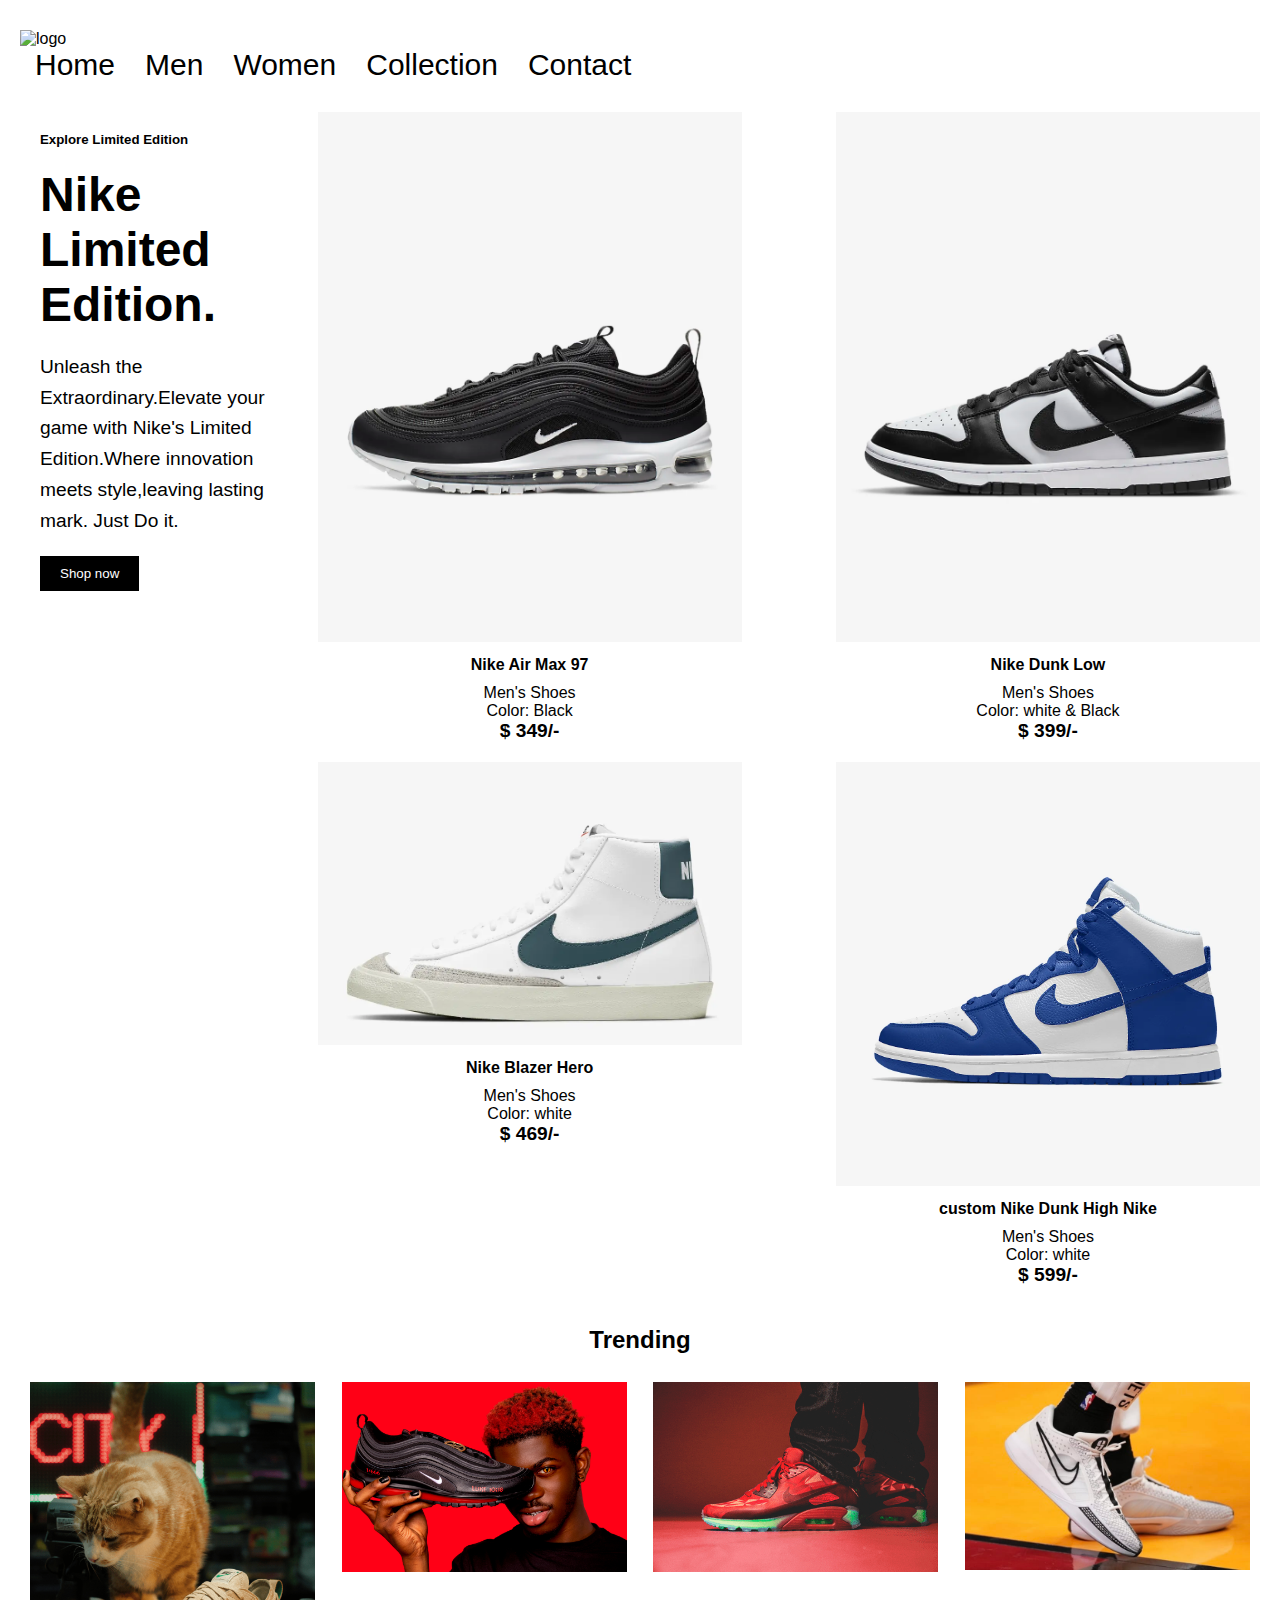
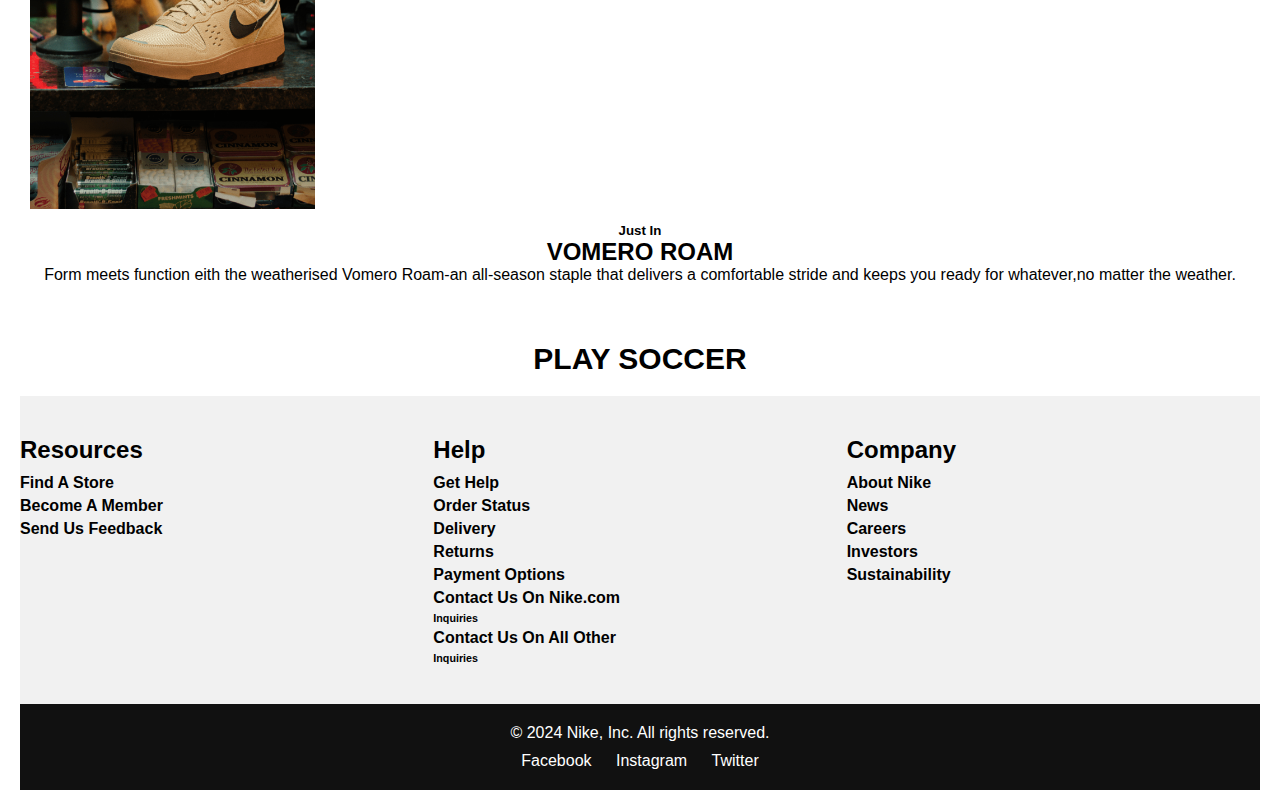
==== index.html @ 4da67427 "by me" ====
<!DOCTYPE html>
<html lang="en">
<head>
    <meta charset="UTF-8">
    <meta name="viewport" content="width=device-width, initial-scale=1.0">
    <title>Nike</title>
    <link href="https://cdn.jsdelivr.net/npm/remixicon@4.5.0/fonts/remixicon.css"rel="stylesheet"/>
    <link rel="preconnect" href="https://fonts.googleapis.com">
<link rel="preconnect" href="https://fonts.gstatic.com" crossorigin>
<link href="https://fonts.googleapis.com/css2?family=Inter+Tight:ital,wght@0,100..900;1,100..900&display=swap" rel="stylesheet">
  <link rel="stylesheet" href="https://cdnjs.cloudflare.com/ajax/libs/font-awesome/6.7.1/css/all.min.css" 
  integrity="sha512-5Hs3dF2AEPkpNAR7UiOHba+lRSJNeM2ECkwxUIxC1Q/FLycGTbNapWXB4tP889k5T5Ju8fs4b1P5z/iB4nMfSQ=="
   crossorigin="anonymous" referrerpolicy="no-referrer" />
  <link rel="stylesheet" href="nike.css">
</head>
<body>
   <div class="main">
    <div class="nav">
        <div class="nav-part-1">
            <img src="nikelogo2.0.jpg" alt="logo">
            <ul>
                <a href="index.html" style="text-decoration:none; color: black;">
                    <li>Home</li></a>
              <a href="men.html" style="text-decoration:none; color: black;" >  
                <li>Men</li></a>
                <a href="women.html" style="text-decoration:none; color: black;"> 
                    <li>Women</li></a>
                <a href="collection.html" style="text-decoration:none; color: black;">
                    <li>Collection</li></a>
               <a href="contact.html" style="text-decoration:none; color: black;"> 
                <li>Contact</li></a>
            </ul>
        </div>
        <div class="nav-part-2">
            <a href="lodingpage.html"><i class="ri-search-line"></i></a>
           <a href="lodingpage.html"> <i class="ri-shopping-cart-line"></i></a>
            <a href="lodingpage.html"><i class="ri-menu-line"></i></a>
        </div>
        </div>
        <div class="content">
            <div class="content-left">
                <h5>Explore Limited Edition</h5>
                <h1>Nike Limited Edition.</h1>
                <p>Unleash the Extraordinary.Elevate your game with Nike's Limited
                     Edition.Where innovation meets style,leaving lasting mark.
                     Just Do it.</p>
                    <a href="lodingpage.html"><button class="btn">Shop now</button></a>
            </div>
            <div class="content-right">
                <!-- <div class="product">
                    <img src="W+NIKE+AIR+MAX+1+LX.jpg" alt="air_max1_1">
                    <h4>Nike Air max 1</h4>
                    <p class="catagory">Men's Shoes</p>
                    <p class="color">Color: white</p>
                    <p class="price">$ 299/-</p>
                </div> -->
                <div class="product">
                    <img src="NIKE+AIR+MAX+97.jpg" alt="air_max1_1">
                    <h4>Nike Air Max 97</h4>
                    <p class="catagory">Men's Shoes</p>
                    <p class="color">Color: Black </p>
                    <p class="price">$ 349/-</p>
                </div>
                <div class="product">
                    <img src="NIKE+DUNK+LOW.jpg" alt="air_max1_1">
                    <h4>Nike Dunk Low</h4>
                    <p class="catagory">Men's Shoes</p>
                    <p class="color">Color: white & Black</p>
                    <p class="price">$ 399/-</p>
                </div>
                <div class="product">
                    <img src="nikeblazer-2048px-hero.jpg" alt="air_max1_1">
                    <h4>Nike Blazer Hero</h4>
                    <p class="catagory">Men's Shoes</p>
                    <p class="color">Color: white</p>
                    <p class="price">$ 469/-</p>
                </div>
                <div class="product">
                    <img src="custom-nike-dunk-high-by-you-shoes.jpg" alt="air_max1_1">
                    <h4>custom Nike Dunk High Nike </h4>
                    <p class="catagory">Men's Shoes</p>
                    <p class="color">Color: white</p>
                    <p class="price">$ 599/-</p>
                </div>
                
            </div>
    </div>
    <div class="content2">
        <h2>Trending</h2> <br>
        <div class="children">
            <div class="children1" id="i1">
                <img src="cat_shoe.jpg" alt="i1">
            </div>
            <div class="children1" id="i2">
                <img src="black_boy_with_nike.jpg" alt="i2">
            </div>
            <div class="children1" id="i3">
                <img src="red-shoe.gif" alt="i3">
            </div>
            <div class="children1" id="i4">
                <img src="sports_nike.jpg" alt="i4">
            </div>
          </div>
          <div class="vromea">
             <div><h5 id="v5">Just In</h5></div>
             <div><h2 id="v2">VOMERO ROAM</h2></div>
             <div><p id="vp">Form meets function eith the weatherised Vomero Roam-an 
             all-season staple that delivers a comfortable stride and keeps you ready 
             for whatever,no matter the weather.</p></div>
          </div>
      </div>
      <div class="add">
        <img class="vadd" src="playin_soccer.gif" alt="">
        <div class="vtext"> <h2>PLAY SOCCER</h2></div>
      </div>
      <div class="footer">
        <div class="Resources">
            <div><h3>Resources</h3></div>
            <div><h5>Find A Store</h5></div>
            <div><h5>Become A Member</h5></div>
            <div><h5>Send Us Feedback</h5></div>
            <div></div>
            <div></div>
        </div> <br>
        <div class="Help">
            <div><h3>Help</h3></div>
            <div> <h5>Get Help</h5></div>
            <div><h5>Order Status</h5></div>
            <div><h5>Delivery</h5></div>
            <div><h5>Returns</h5></div>
            <div><h5>Payment Options</h5></div>
            <div><h5>Contact Us On Nike.com</h5>
            <h6>Inquiries</h6></div>
            <div><h5>Contact Us On All Other</h5>
            <h6>Inquiries</h6></div>
        </div> <br>
        <div class="Company">
            <div><h3>Company</h3></div>
            <div><h5>About Nike</h5></div>
            <div> <h5>News</h5></div>
            <div><h5>Careers</h5></div>
            <div><h5>Investors</h5></div>
            <div><h5>Sustainability</h5></div>
        </div>
      </div>
      <footer>
        <p>&copy; 2024 Nike, Inc. All rights reserved.</p>
        <div class="social-links">
            <a href="#">Facebook</a>
            <a href="#">Instagram</a>
            <a href="#">Twitter</a>
        </div>
    </footer>
</body>
</html>
---- nike.css ----
/* Global Reset */
* {
    margin: 0;
    padding: 0;
    box-sizing: border-box;
}

body {
    font-family: 'Inter', sans-serif;
}

/* Basic Styling */
.main {
    display: flex;
    flex-direction: column;
    align-items: center;
    padding: 20px;
}

.nav {
    display: flex;
    justify-content: space-between;
    padding: 10px 0;
    width: 100%;
    background-color: #fff;
}

.nav-part-1 img {
    height: 40px;
}

.nav-part-1 ul {
    display: flex;
    list-style: none;
    padding: 0;
    font-size: 30px;
}

.nav-part-1 ul li {
    padding: 0 15px;
}

.nav-part-2 i {
    font-size: 20px;
    padding: 0 10px;
    cursor: pointer;
}
.nav-part-2 a{
    color: #000;
     text-decoration: none;
}

/* Content Section */
.content {
    display: flex;
    justify-content: space-between;
    width: 100%;
    margin-top: 20px;
}

.content-left {
    max-width: 50%;
    padding: 20px;
}

.content-left h1 {
    font-size: 3rem;
    margin: 20px 0;
}

.content-left p {
    font-size: 1.2rem;
    line-height: 1.6;
    margin-bottom: 20px;
}

.content-right {
    display: flex;
    flex-wrap: wrap;
    justify-content: space-between;
}

.product {
    max-width: 45%;
    margin-bottom: 20px;
    text-align: center;
}

.product img {
    width: 100%;
    height: auto;
}

.product h4 {
    margin: 10px 0;
}

.product .price {
    font-weight: bold;
    font-size: 1.2rem;
}

.btn {
    padding: 10px 20px;
    background-color: #000;
    color: #fff;
    border: none;
    cursor: pointer;
}

/* Trending Section */
.content2 {
    height: auto;
    width: 100%;
    padding: 20px 0;
    text-align: center;
}

.children {
    display: flex;
    justify-content: space-between;
    /* flex-wrap: wrap; */
}

.children1 {
    width: 23%;
    margin: 10px;
}

.children1 img {
    width: 100%;
    /* height: auto; */
}

/* Footer Section */
.footer {
    width: 100%;
    display: flex;
    justify-content: space-between;
    padding: 40px 0;
    background-color: #f1f1f1;
}
.add{
    display: inline;
    height: auto;
    width: auto;
}
.vtext h2{
    margin-top: 20px;
    margin-bottom: 20px ;
    font-size: 30px;
    font-weight: 700;
    text-align: center;
}
.footer .Resources,
.footer .Help,
.footer .Company {
    flex: 1;
    width: 100%;
}

.footer h3 {
    font-size: 1.5rem;
    margin-bottom: 10px;
}

.footer h5 {
    margin: 5px 0;
    font-size: 1rem;
}

.social-links {
    margin-top: 10px;
}

.social-links a {
    margin-right: 10px;
    text-decoration: none;
    color: black;
}
footer {
    background-color: #111;
    color: white;
    text-align: center;
    padding: 20px;
    width: 100%;
}

footer .social-links {
    margin-top: 10px;
}

footer .social-links a {
    color: white;
    text-decoration: none;
    margin: 0 10px;
    font-size: 16px;
    transition: color 0.3s;
}

footer .social-links a:hover {
    color: #ff5722;
}
/* Responsive Design - Mobile */
@media (max-width: 800px) {
    .nav-part-1 ul {
        flex-direction: column;
        align-items: center;
    }

    .nav-part-1 ul li {
        padding: 10px;
    }

    .nav-part-2 {
        display: none; /* Hide icons on mobile */
    }

    .content {
        flex-direction: column;
        align-items: center;
    }

    .content-left {
        max-width: 100%;
        text-align: center;
    }

    .content-right {
        flex-direction: column;
        align-items: center;
        width: 100%;
    }
     .content2{
        flex-direction: column;
        align-items: center;
     }
    .product {
        max-width: 90%;
        margin-bottom: 20px;
    }
    .add{
        display: none;
    }

    .footer {
        flex-direction: column;
        justify-content: center;
        align-items: center;
        width: 100%;
    }

    .footer .Resources,
    .footer .Help,
    .footer .Company {
        margin-bottom: 20px;
    }
    .vtext h2{
        text-align: center;
    }
    .children {
        justify-content: center;
    }

    .children1 {
        width: 60%;
    }

    footer {
        width: 100%;
        font-size: 0.9rem;
    }
}

/* Tablet Support (between 768px and 1024px) */
/* @media (min-width: px) and (max-width: 1024px) {
    .content {
        flex-direction: column;
    }

    .content-left,
    .content-right {
        width: 100%;
    }

    .children1 {
        width: 48%;
        margin-bottom: 20px;
    }
} */
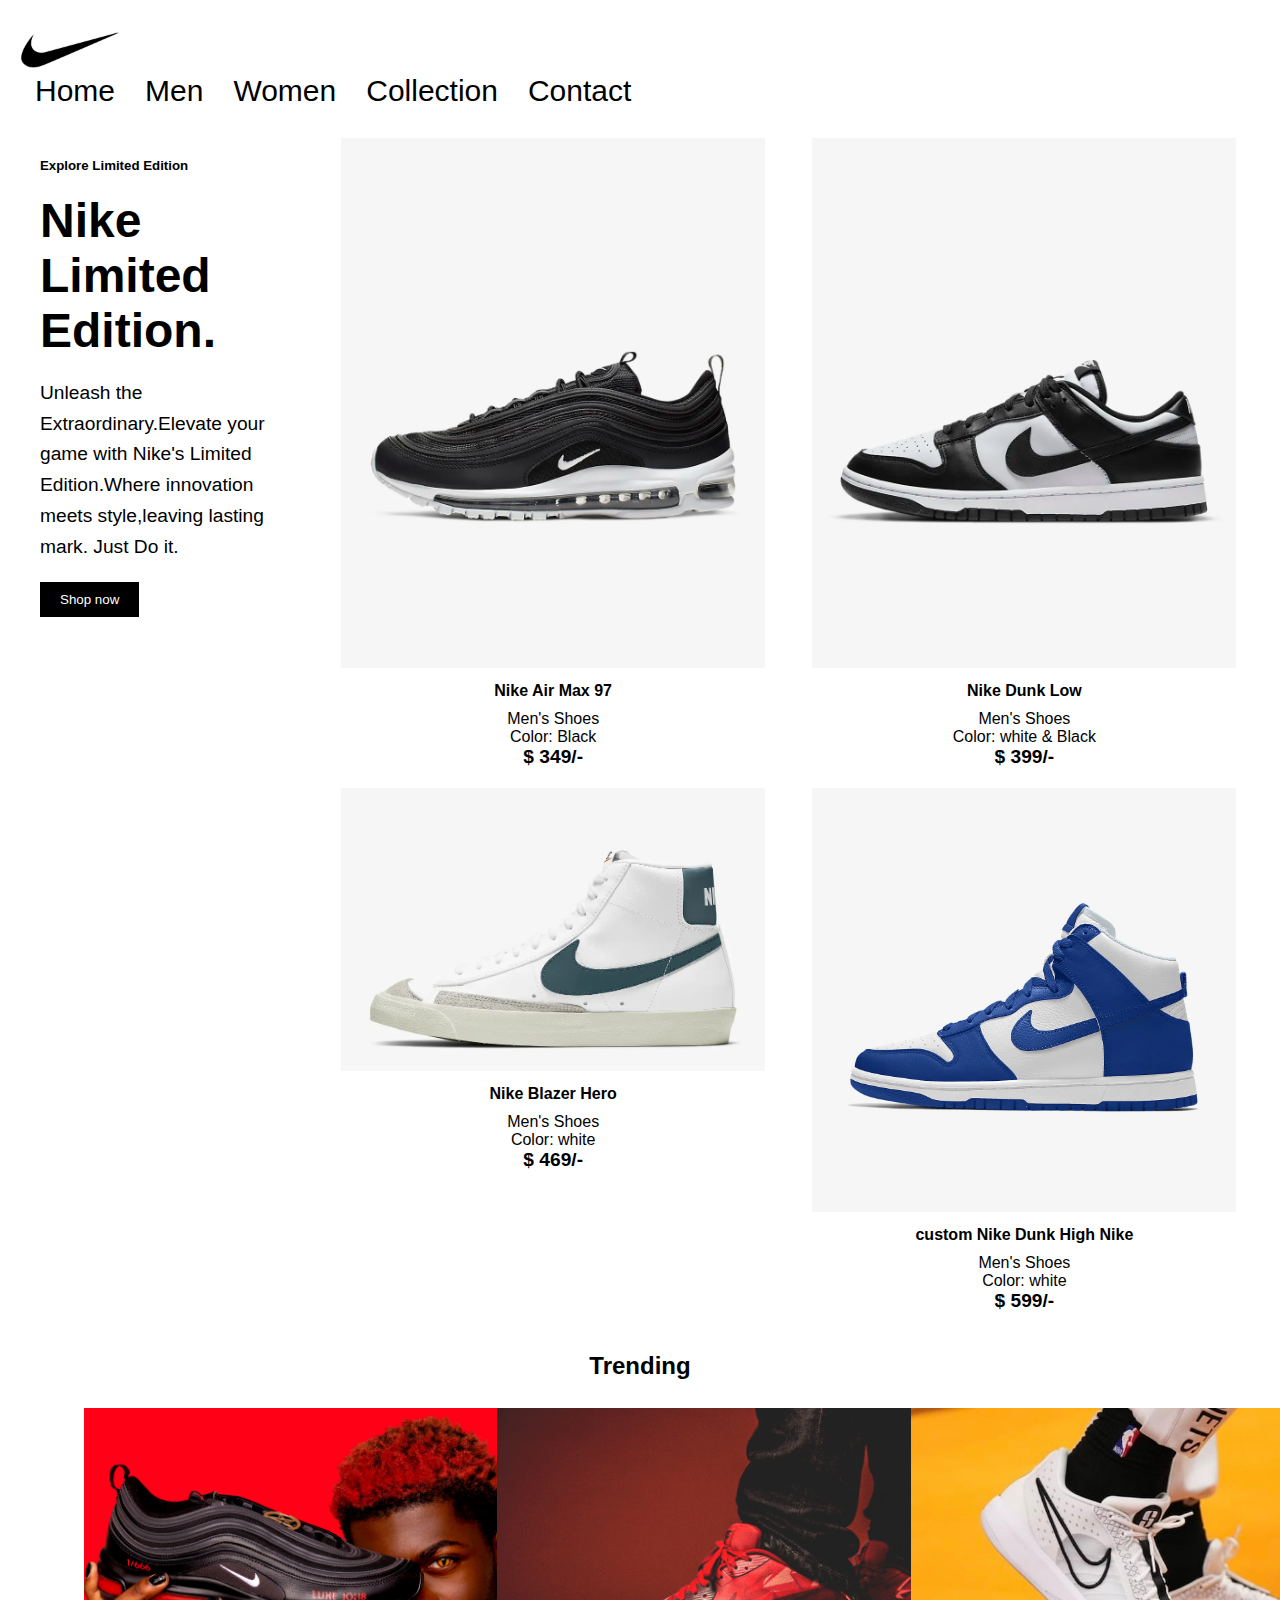
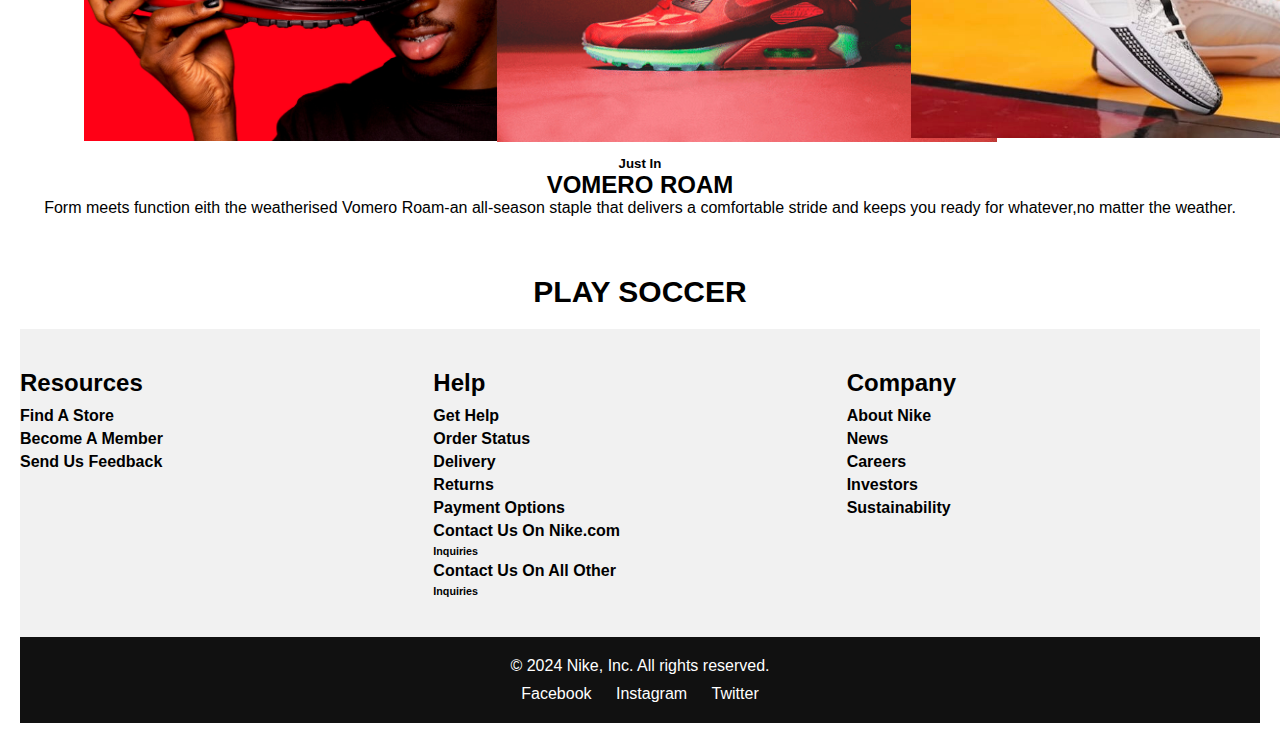
==== commit 9632b2aa: "Add files via upload" ====
--- a/index.html
+++ b/index.html
@@ -88,9 +88,9 @@
     <div class="content2">
         <h2>Trending</h2> <br>
         <div class="children">
-            <div class="children1" id="i1">
+            <!-- <div class="children1" id="i1">
                 <img src="cat_shoe.jpg" alt="i1">
-            </div>
+            </div> -->
             <div class="children1" id="i2">
                 <img src="black_boy_with_nike.jpg" alt="i2">
             </div>
--- a/nike.css
+++ b/nike.css
@@ -77,7 +77,7 @@
 .content-right {
     display: flex;
     flex-wrap: wrap;
-    justify-content: space-between;
+    justify-content: space-around;
 }
 
 .product {
@@ -118,8 +118,8 @@
 
 .children {
     display: flex;
-    justify-content: space-between;
-    /* flex-wrap: wrap; */
+    justify-content: space-around;
+    flex-wrap: wrap;
 }
 
 .children1 {
@@ -128,8 +128,9 @@
 }
 
 .children1 img {
-    width: 100%;
-    /* height: auto; */
+    overflow: hidden;
+    width: 500px;
+    height: auto;
 }
 
 /* Footer Section */
@@ -207,20 +208,23 @@
         flex-direction: column;
         align-items: center;
     }
-
+    
     .nav-part-1 ul li {
         padding: 10px;
     }
-
+    
     .nav-part-2 {
         display: none; /* Hide icons on mobile */
     }
-
+    
     .content {
         flex-direction: column;
         align-items: center;
-    }
-
+        display: flex;
+        justify-content: space-between;
+        flex-wrap: wrap;
+    }
+    
     .content-left {
         max-width: 100%;
         text-align: center;
